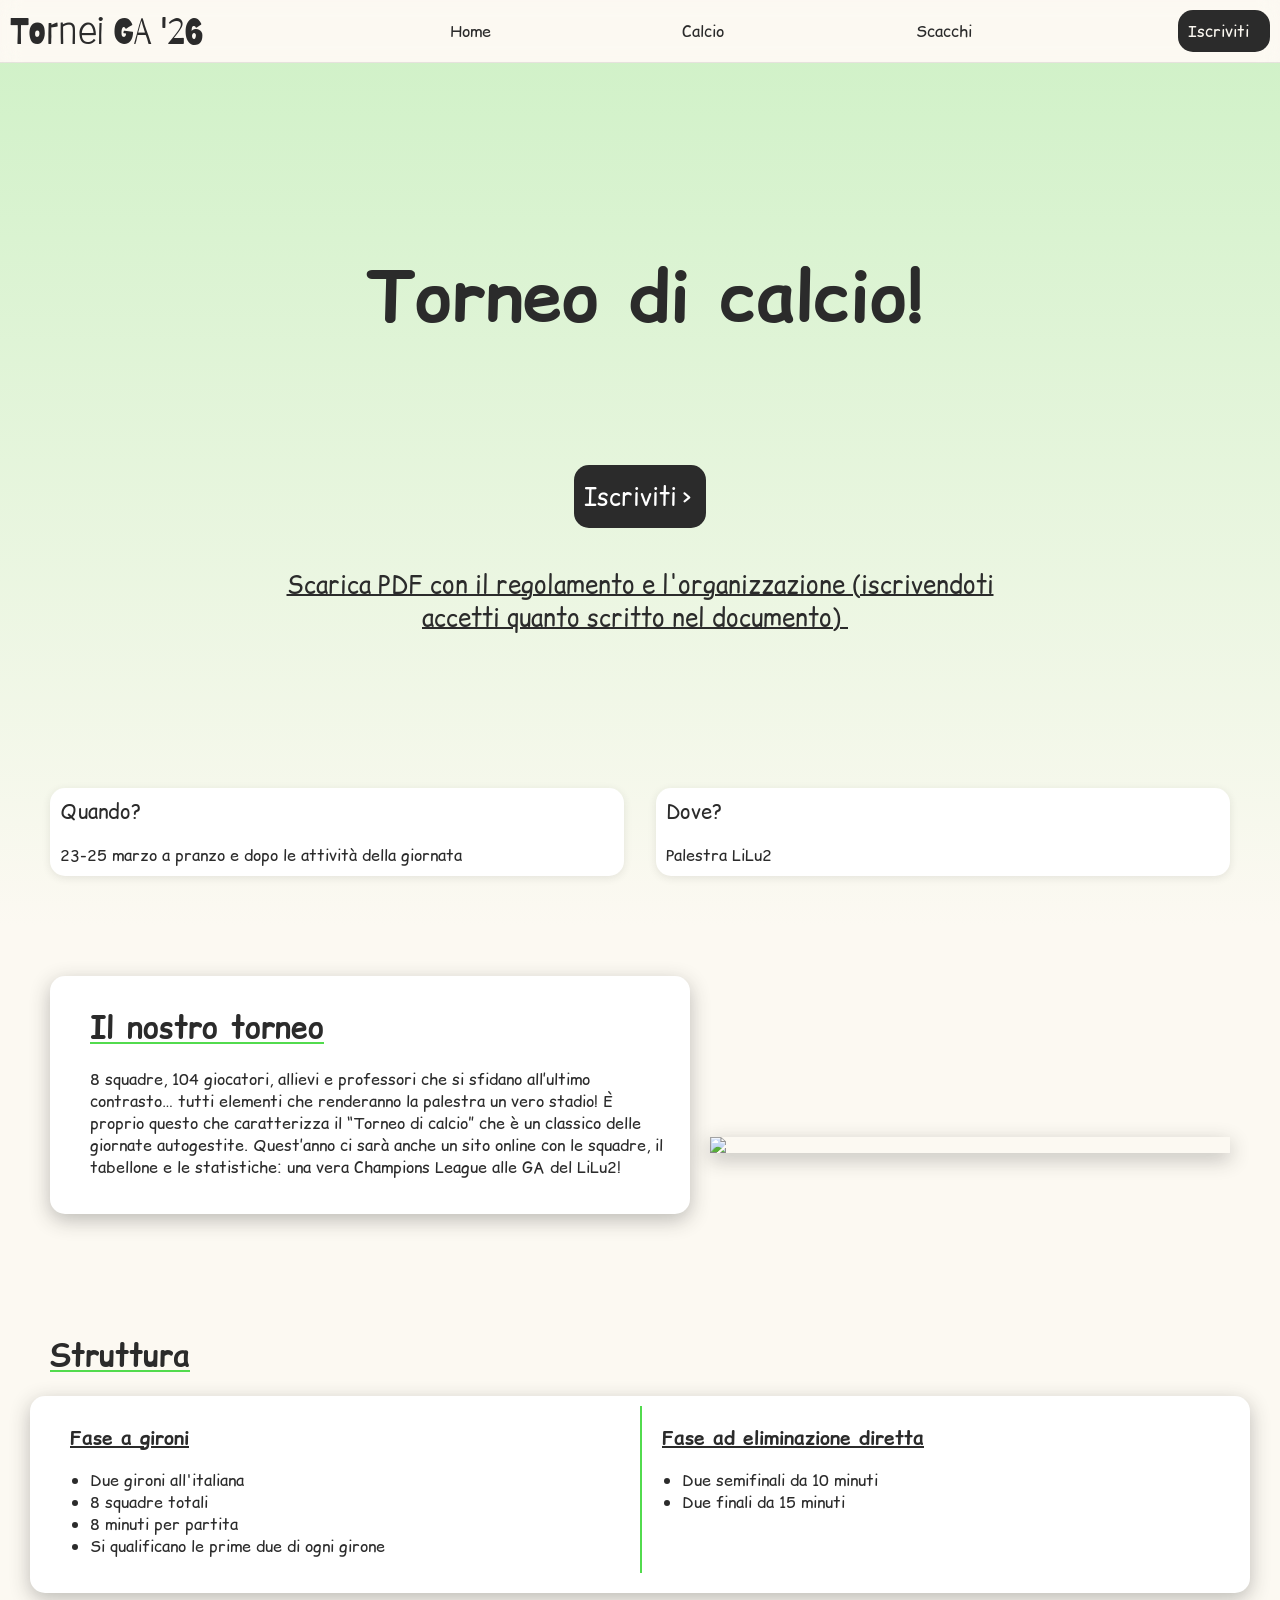
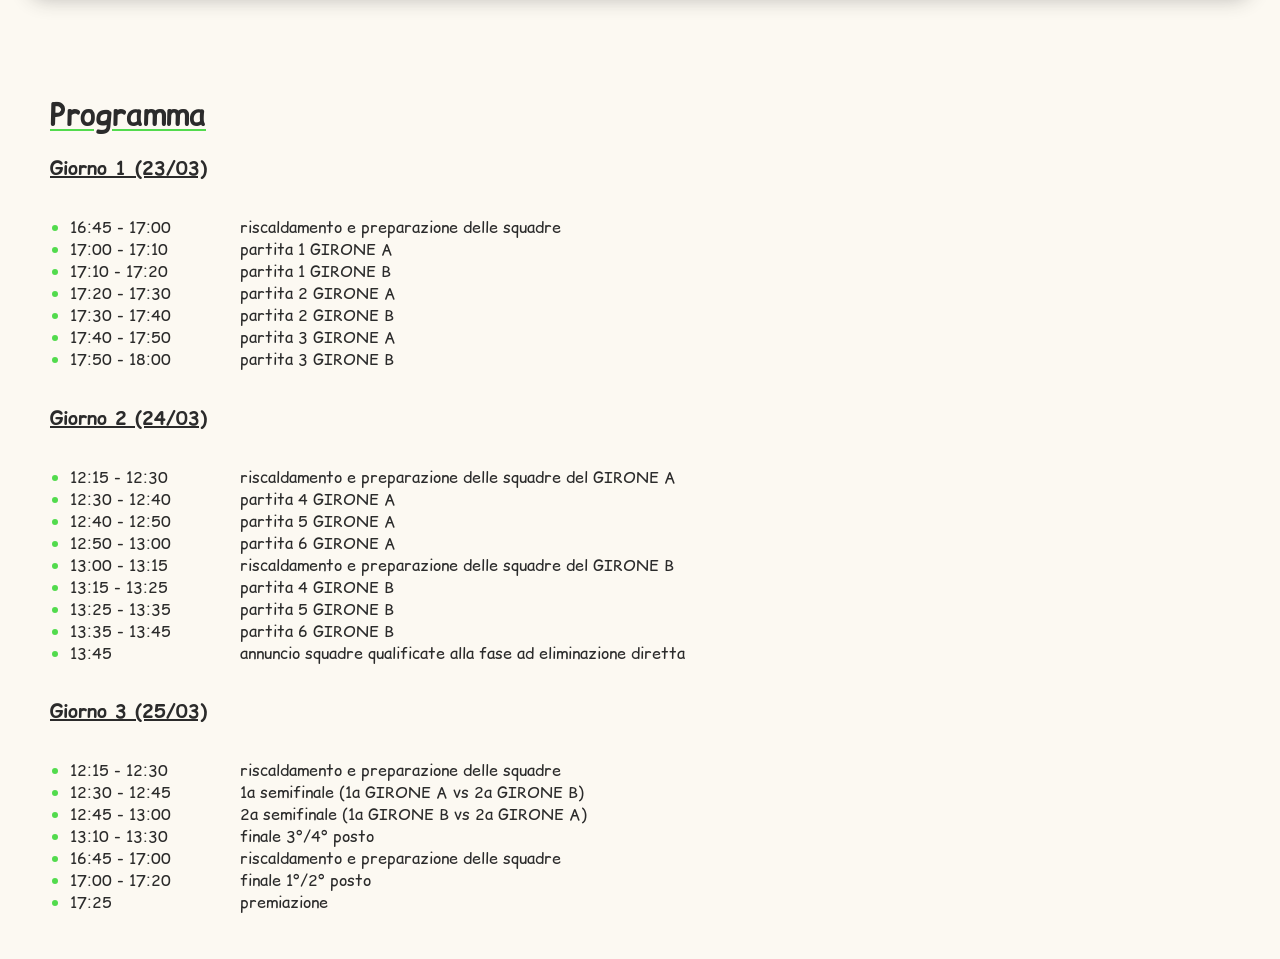
==== calcio.html @ f0658c74 "File per il sito" ====
<!DOCTYPE html>
<html lang="en">
    <head>
        <meta charset="UTF-8">
        <title>Sito web</title>
        <link rel = "stylesheet" href="index.css">
    </head>

    <body class="calcio">
        <nav>
            <div>
                <a href="index.php" class="logo">Tornei GA '26</a>
                <ul>
                    <li><a href="index.php">Home</a></li>
                    <li><a class="calcio" href="calcio.php">Calcio</a></li>
                    <li><a class="scacchi" href="scacchi.php">Scacchi</a></li>
                </ul>
                <a href="iscrizione.php" class="iscrizione">Iscriviti</a>
            </div>
        </nav>
        
        <section class="gradiente">
            <section class="hero">
                <div class="hero_content">
                    <h1 class="hero_h1">Torneo di calcio! </h1>
                    <a href="iscrizione.php" class="hero_iscrizione">Iscriviti</a>
                    <a href="regolamento_calcio.pdf" class="pdf" id="pdf_calcio" download>
                        Scarica PDF con il regolamento e l'organizzazione
                        (iscrivendoti accetti quanto scritto nel documento)
                    </a>
                </div>
            </section>
            <section class="quick_info">
                <div class="grid_container">
                    <div class="grid_item">
                        <span class="title">Quando?</span>
                        <span class="content">23-25 marzo a pranzo e dopo le attività della giornata</span>              
                    </div>
                    <div class="grid_item">
                        <span class="title">Dove?</span>
                        <span class="content">Palestra LiLu2</span>              
                    </div>
                    



                </div>

            </section>
        </section>

        <section class="info_principali">
            <div class="div_image" id="calcio">
                <div class="card">
                    <h2 class="card_h2">Il nostro torneo</h2>
                    <p>8 squadre, 104 giocatori, allievi e professori che si sfidano all’ultimo contrasto… tutti elementi che renderanno la palestra un vero stadio! È proprio questo che caratterizza il “Torneo di calcio” che è un classico delle giornate autogestite. Quest’anno ci sarà anche un sito online con le squadre, il tabellone e le statistiche: una vera Champions League alle GA del LiLu2!</p>
                </div>
                <img src="images/img_calcio_1.JPG">
            </div>

            <h2>Struttura</h2>
            <div class="card">
                <div class="columns">
                    <div class="column_1">
                        <h3>Fase a gironi</h3>
                        <ul>
                            <li>Due gironi all'italiana</li>
                            <li>8 squadre totali</li>
                            <li>8 minuti per partita</li>
                            <li>Si qualificano le prime due di ogni girone</li>
                        </ul>

                    </div>
                    <div>
                        <h3>Fase ad eliminazione diretta</h3>
                        <ul>
                            <li>Due semifinali da 10 minuti</li>
                            <li>Due finali da 15 minuti</li>
                        </ul>
                    </div>
                </div>
            </div>
            
            <h2>Programma</h2>
            
            <h3>Giorno 1 (23/03)</h3>
            <div class="columns">
                <div class="ore">
                    <ul>
                        <li>16:45 - 17:00</li>
                        <li>17:00 - 17:10</li>
                        <li>17:10 - 17:20</li>
                        <li>17:20 - 17:30</li>
                        <li>17:30 - 17:40</li>
                        <li>17:40 - 17:50</li>
                        <li>17:50 - 18:00</li>
                    </ul>
                </div>
                <div class="info_ore">
                    <ul>
                        <li>riscaldamento e preparazione delle squadre</li>
                        <li>partita 1 GIRONE A</li>
                        <li>partita 1 GIRONE B</li>
                        <li>partita 2 GIRONE A</li>
                        <li>partita 2 GIRONE B</li>
                        <li>partita 3 GIRONE A</li>
                        <li>partita 3 GIRONE B</li>
                    </ul>
                </div>
            </div>
            <h3>Giorno 2 (24/03)</h3>
            <div class="columns">
                <div class="ore">
                    <ul>
                        <li>12:15 - 12:30</li>
                        <li>12:30 - 12:40</li>
                        <li>12:40 - 12:50</li>
                        <li>12:50 - 13:00</li>
                        <li>13:00 - 13:15</li>
                        <li>13:15 - 13:25</li>
                        <li>13:25 - 13:35</li>
                        <li>13:35 - 13:45</li>
                        <li>13:45</li>
                    </ul>
                </div>
                <div class="info_ore">
                    <ul>
                        <li>riscaldamento e preparazione delle squadre del GIRONE A</li>
                        <li>partita 4 GIRONE A</li>
                        <li>partita 5 GIRONE A</li>
                        <li>partita 6 GIRONE A</li>
                        <li>riscaldamento e preparazione delle squadre del GIRONE B</li>
                        <li>partita 4 GIRONE B</li>
                        <li>partita 5 GIRONE B</li>
                        <li>partita 6 GIRONE B</li>
                        <li>annuncio squadre qualificate alla fase ad eliminazione diretta</li>
                    </ul>
                </div>
            </div>
            <h3>Giorno 3 (25/03)</h3>
            <div class="columns">
                <div class="ore">
                    <ul>
                        <li>12:15 - 12:30</li>
                        <li>12:30 - 12:45</li>
                        <li>12:45 - 13:00</li>
                        <li>13:10 - 13:30</li>
                        <li>16:45 - 17:00</li>
                        <li>17:00 - 17:20</li>
                        <li>17:25</li>
                    </ul>
                </div>
                <div class="info_ore">
                    <ul>
                        <li>riscaldamento e preparazione delle squadre</li>
                        <li>1a semifinale (1a GIRONE A vs 2a GIRONE B)</li>
                        <li>2a semifinale (1a GIRONE B vs 2a GIRONE A)</li>
                        <li>finale 3°/4° posto</li>
                        <li>riscaldamento e preparazione delle squadre</li>
                        <li>finale 1°/2° posto</li>
                        <li>premiazione</li>
                    </ul>
                </div>
            </div>

            
                
                       
        </section>

        
           
    </body>

</html>
---- index.css ----
@import url('https://fonts.googleapis.com/css2?family=Manrope:wght@200..800&display=swap');
@import url('https://fonts.googleapis.com/css2?family=Barriecito&display=swap');
@import url('https://fonts.googleapis.com/css2?family=Comic+Relief:wght@400;700&display=swap');
body {
    background-color: #fcf9f2;
    color: #2b2b2b;
    font-family: "Comic Relief";
    margin: 0;
}

h1{
    text-align:left;
    font-weight: 700;
    font-size: 70px;
    padding-top: 50px;
    margin-left: 10px;
    padding-bottom: 50px;
   

}

h2{
    text-align:left;
    font-weight: 700;
    font-size: 30px;
    margin: 20px;
    text-decoration: underline;
    text-decoration-thickness: 2px;
    text-underline-offset: 4px;  

}
h3{
    font-weight: 600;
    font-size: 24;
    text-decoration: underline 2px;
    margin-left: 20px;
}



p{
    text-align:left;
    font-weight: 400;
    margin-left: 20px;
    font-size: 16px;
}

button{
    background-attachment: scroll;
    background-color: #2b2b2b;
    color:#fcf9f2;
    border-style: hidden ;
    border-radius: 15px; 
    padding: 10px;
    margin: 15px;
    text-align: center;
    font-weight: 400;
    font-size: 16px;
    cursor: pointer;
    transition: all 0.2s ease;
}

button:hover{
    transform: scale(1.05);
}
div.nav{
    width: 100vw;
}

nav{
    position: sticky;
    top: 0;
    margin: 0;
    width: 100%;
    max-width: 100%;
    font-weight: 400;
    display: block;
    background: transparent;
    backdrop-filter: blur(10px);
    border-bottom: 1px solid #2b2b2b1a;
    overflow-x: auto;
    

}
nav div {
    display: flex;
    min-width: 600px; 
    align-items: center;
}

nav ul {
    list-style: none;
    display: flex;
    flex-grow: 1;
    justify-content: space-evenly;
    margin-left: 20px;
    margin-right: 20px;
}


nav ul li a{
    color: #2b2b2b;
    border-style: hidden;
    border-radius: 10px;
    padding: 5px;
    text-decoration: none;
    font-family: "Comic Relief";
    font-size: 16px;
    font-weight: 400;
    position: relative;
}

nav ul li a::after{
    content: '';
    position: absolute;
    bottom: -1px;
    left: 0;
    width: 0;
    height: 2px;
    transition: width 0.2s ease;
}
nav ul li a:hover::after{
    width: 100%;
}
nav ul li a.calcio::after{
    background-color:#52db4d;
}
nav ul li a.pallavolo::after{
    background-color:#fcb90f;
}
nav ul li a.scacchi::after{
    background-color:#2b2b2b;
}



.logo{
    font-family: "Barriecito";
    font-size: 36px;
    transition: transform 0.2s ease;
    color: #2b2b2b;
    margin: 5px;
    margin-left: 10px;
    margin-right:0px;
    text-decoration: none;
}
.logo:hover{
    transform: scale(1.05) rotate(2deg);

}
a.iscrizione{
    border-style: hidden;
    padding: 10px;
    border-radius: 15px;
    background-color:#2b2b2b;
    color:#fcf9f2; 
    transition: all 0.2s ease; 
    text-decoration: none;
    margin: 10px;
    margin-left: 0px;  
}
a.iscrizione::after{
    content: ' ›';
    margin-left: 5px;
    display: inline-block;
    opacity: 0;
    transform: translateX(-10px);
    transition: all 0.2s ease;
}
a.iscrizione:hover{
    transform: translateX(2px);
}
a.iscrizione:hover::after{
    opacity: 100%;
    transform: translateX(0);
}

.index_cards{
    display: flex;
    flex-wrap: wrap;
    justify-content: center;
}



div.div_image{
    display: flex;
    margin: 20px;
    gap: 20px;
    align-items: center;

}
body.index div.div_image{
    background-color: #ffffff;
    border-radius: 15px;
    max-width: 600px;
    min-width: 0;
    box-shadow: 2px 2px 4px oklch(80% 0 0);
    padding: 20px;
}

div.div_image img{
    max-width: 400px; 
    max-height: 565px;
    height: auto;
    min-width: 200px;
    flex-grow: 1;
    box-shadow: 0 6px 20px rgba(43, 43, 43, 0.3);
}
div.div_image#calcio{
    align-items: center;
}
div.div_image#calcio img{
    max-width: 600px;
}
div.div_image#calcio div{
    max-width: 600px;
    min-width: 300px;
}


div.div_image div{
    flex-shrink: 1;
    flex-grow: 1;
    min-width: 200px;
    max-width: 700px;
    margin-right: auto;
}


h2 a{
    color:#2b2b2b;
}

h2 a::after{
    content:'›';
    transition: all 0.3s ease;
    display: inline-block;
}
h2 a:hover::after{
    transform: translateX(5px);
}
h2 a.calcio{
    text-decoration-color: #52db4d;
}


h2 a.pallavolo{
    text-decoration-color:#fcb90f;
}
h2 a.scacchi{
    text-decoration-color:#2b2b2b;
}


div.pagina_iscrizione{
    padding: 30px;
    padding-bottom: 100px;
    border: 2px solid #adadad;
    border-radius: 15px;
    margin: 20px;
    margin-top: 150px; 
    min-height: 300px;
    
}

button.iscrizione{
    margin-top: 50px;
}

#container_iscrizioni{
    display: flex;
    justify-content: center;
    padding: 30px;
}

div.pagina_iscrizione h2{
    text-decoration: none;
    font-size: 24px;
    margin-top: 0;

}

#allievi_iscrizione div.pagina_iscrizione{
    margin-top: 100px;
}

.section{
    opacity: 0;
    transition: transform 0.35s ease-out;
    transform: translateX(0px);
    pointer-events: none;
    position: absolute;
}
.section.active {
  opacity: 1;                     
  transform: translateX(0px);      
  pointer-events: auto;           
}
.section.active.forward{
    transform: translateX(-10px);
}
.section.active.back{                
    transform: translateX(10px);          
}
body.success{
    background-color: white;
}
img.success{
    width: 100vw;
    
}



label input[type="text"], label input[type="email"]{
    font-family: "Comic Relief";
    font-size: 16px;
    border: 1px solid #adadad;
    background-color:#fcf9f2;
    border-radius: 10px;
    outline: none;
    padding: 5px;
    margin-bottom: 20px;
}
input[type="tel"]{
    font-family: "Comic Relief";
    font-size: 16px;
    border-style: solid;
    border-color:#adadad;
    background-color:#fcf9f2;
    border-radius: 10px;
    border-width: 1px;
    outline: none;
    padding: 5px;
    margin: 20px;
}

label.nomi input{
    width: 100px;
}


label.classe input{
    width: 40px;
    text-align: center;
}
label.telefono input{
    width: 150px;
}
label.e-mail input{
    width: 200px;
}

input[type="radio"]{
    border-style: solid;
    border-width: 2px;
    accent-color: grey;
    cursor: pointer;
    outline: none;
    margin-bottom: 20px;
}
input[type="radio"].calcio_input{
    accent-color: #52db4d;
}
input[type="radio"].pallavolo_input{
    accent-color: #fcb90f;
}
input[type="radio"].scacchi_input{
    accent-color: #2b2b2b;
}

body.admin table{
    border-collapse: collapse;
    border: 2px solid #2b2b2b;
    margin: 20px;
    width: calc(100vw - 40px) !important;
    table-layout: fixed !important;
    box-sizing: border-box;

}

table.colonne5 th, table.colonne5 td{
    padding: 5px;
    border: 2px solid #2b2b2b;
    width: 20%
}
table.colonne4 th, table.colonne4 td{
    padding: 5px;
    border: 2px solid #2b2b2b;
    width: 25%
}
table.colonne6 th, table.colonne6 td{
    padding: 5px;
    border: 2px solid #2b2b2b;
    width: calc(100% / 6)
}
body.admin h2{
    text-decoration: none;
}

section.hero {
    min-height: 70vh; 
    display: flex;
    align-items: center;
    justify-content: center;
    background: linear-gradient(135deg, 
            rgba(82, 219, 77, 0.25) 0%,
            rgba(252, 185, 15, 0.25) 50%,
            #fcf9f2 100%);
    padding: 4rem 5%;
    margin: 0;
}
body.calcio section.hero, body.pallavolo section.hero, body.scacchi section.hero{
    min-height: 30vh;
    background: none;
}

div.hero_content {
    max-width: 800px;
    text-align: center;
}
.hero_h1, .hero_p{
    text-align: center;
}
.hero_p{
    margin-bottom: 50px;
}

.hero a{
    color:#ffffff;
    background-color: #2b2b2b;
    padding: 10px;
    border-radius: 15px;
    text-decoration: none;
    font-size: 24px;
    display: inline-block;
    margin: 30px;
    margin-top: 0;
    transition: all 0.3s ease;
}
.hero a::after {
    content: '›'; 
    margin: 5px;
    transition: transform 0.3s ease;
    display: inline-block;
}
.hero a:hover {
    transform: translateY(-2px);
    box-shadow: 0 6px 20px rgba(43, 43, 43, 0.3);
    
}

.hero a:hover::after {
    transform: translateX(5px); 
    
}
.hero a.Instagram{
    background-color: #fcf9f2;
    color: #2b2b2b;
    border: 2px solid transparent;
    background-image: 
        linear-gradient(#fcf9f2, #fcf9f2),
        linear-gradient(135deg, #da0ac5 0%, #fcb90f 100%);
    background-origin: border-box;
    background-clip: padding-box, border-box;
}

section.gradiente{
    min-height: 50vh;
    align-items: normal;
    justify-content: center;
}
body.calcio section.gradiente{
    background: linear-gradient(180deg, 
            rgba(82, 219, 77, 0.25) 0%,
            #fcf9f2 100%);
}
body.pallavolo section.gradiente{
    background: linear-gradient(180deg,
            rgba(252, 185, 15, 0.25) 0%,
            #fcf9f2 100%);
}
body.scacchi section.gradiente{
    background: linear-gradient(180deg,
            rgb(117, 117, 117) 0%,
            #fcf9f2 100%);
}


section.quick_info{
    padding: 50px;
}
div.grid_container{
    display: grid;
    grid-template-columns: repeat(auto-fit, minmax(150px, 1fr));
    gap: 2rem;
}
div.grid_item{
    display: flex;
    flex-direction: column;
    gap: 0.5rem;
    background-color:#ffffff;
    border-radius: 15px;
    box-shadow: 0 2px 8px rgba(43, 43, 43, 0.1);
    padding: 10px;

}
span.title{
    font-size: 20px;
    font-weight: 500;
    padding-bottom: 10px;
}

section.info_principali{
    padding: 30px;
    background-color:#fcf9f2;
}
div.card_image{
    display: flex;
    max-width: 100vw;
    gap: 30px;
    align-items: flex-start;
    align-items: top;
}

div.card{
    padding: 20px;
    padding-top: 10px;
    margin-bottom: 100px;
    box-shadow: 0 6px 20px rgba(43, 43, 43, 0.3);
    background-color:#ffffff;
    border-radius: 15px;
}
div.card_image img{
    min-width: 0;
    max-width: 500px;
    height: auto;
}
div.card_image div{
    flex: 0 0 30vw;
}

body.calcio h2{
    text-decoration-color: #52db4d;
}
body.pallavolo h2{
    text-decoration-color:#fcb90f;
}
body.scacchi h2{
    text-decoration-color:#2b2b2b;
}
div.columns{
    display: flex;
    flex-direction: row;
    max-width: 100%;
}
body.calcio div.column_1{
    border-right: solid 2px #52db4d;
    width: 50%; 
}
body.pallavolo div.column_1{
    border-right: solid 2px #fcb90f;
    width: 50%; 
}
body.scacchi div.column_1{
    border-right: solid 2px #2b2b2b;
    width: 50%; 
}

div.ore{
    min-width: 150px;
    margin-right: 20px;
    
}

body.calcio div.ore ul li::marker{
    color:#52db4d;

}
body.pallavolo div.ore ul li::marker{
    color:#fcb90f;

}
body.scacchi div.ore ul li::marker{
    color:#2b2b2b;

}
div.info_ore ul{
    list-style: none;
    min-width: 350px;
}
body.success{
    display: flex;
    flex-direction: column;
    justify-content: center;
}
a.success{
    background-color:#2b2b2b;
    color:#fcf9f2;
    border-radius: 15px; 
    padding: 10px;
    margin: 15px;
    text-align: center;
    text-decoration: none;
}
#conferma_titolo{
    text-decoration: none;    
}
.hero a.pdf{
    background-color: transparent;
    text-decoration: 2px solid #2b2b2b underline;
    color:#2b2b2b;
    transition: none; 
}
.hero a.pdf::after {
    content: ''; 
}
.hero a.pdf:hover {
    transform: none;
    box-shadow: none;
    
}

.hero a.pdf:hover::after {
    transform: none;
    
}
#pdf_calcio:hover{
    color:#52db4d;
    text-decoration-color: #52db4d;
}
#pdf_pallavolo:hover{
    color:#fcb90f;
    text-decoration-color:#fcb90f;
}
#programma_temporaneo{
    border: 2px dashed #2b2b2b;
    padding: 10px;
    border-radius: 5px;
}
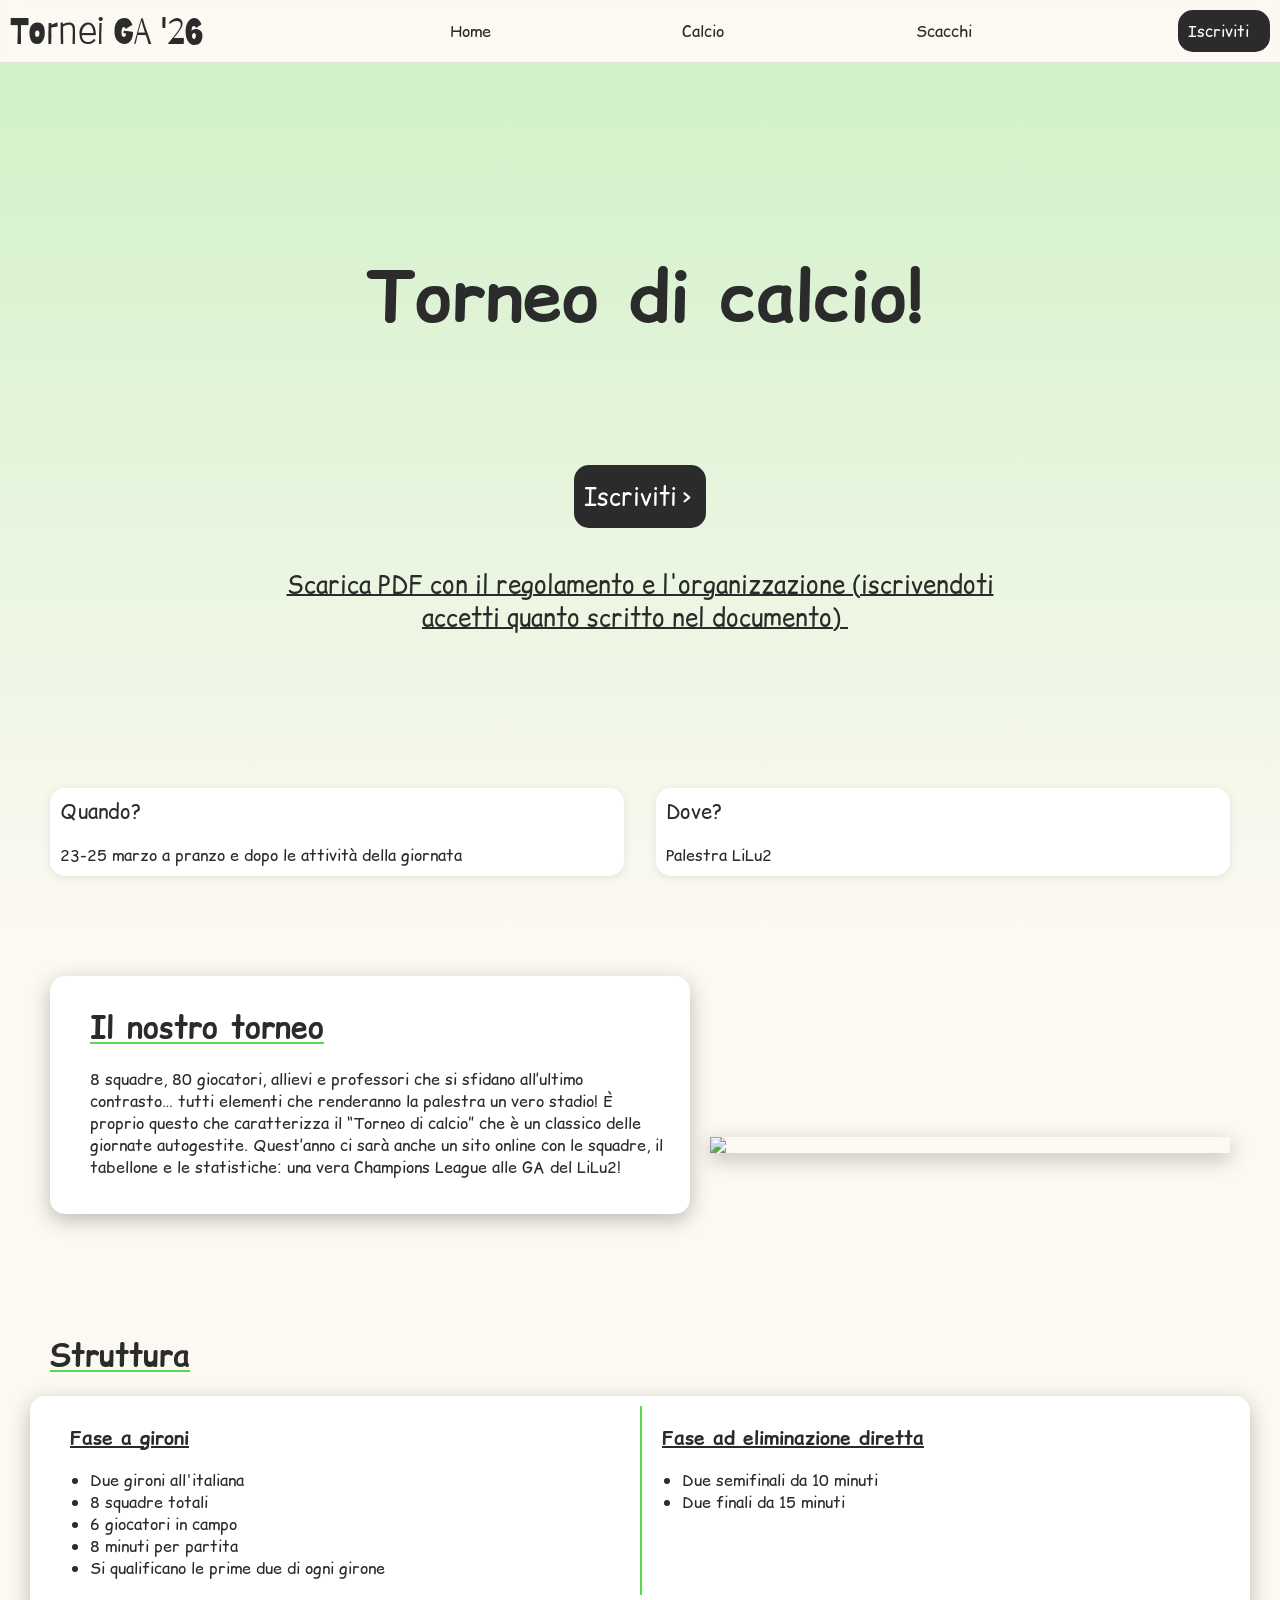
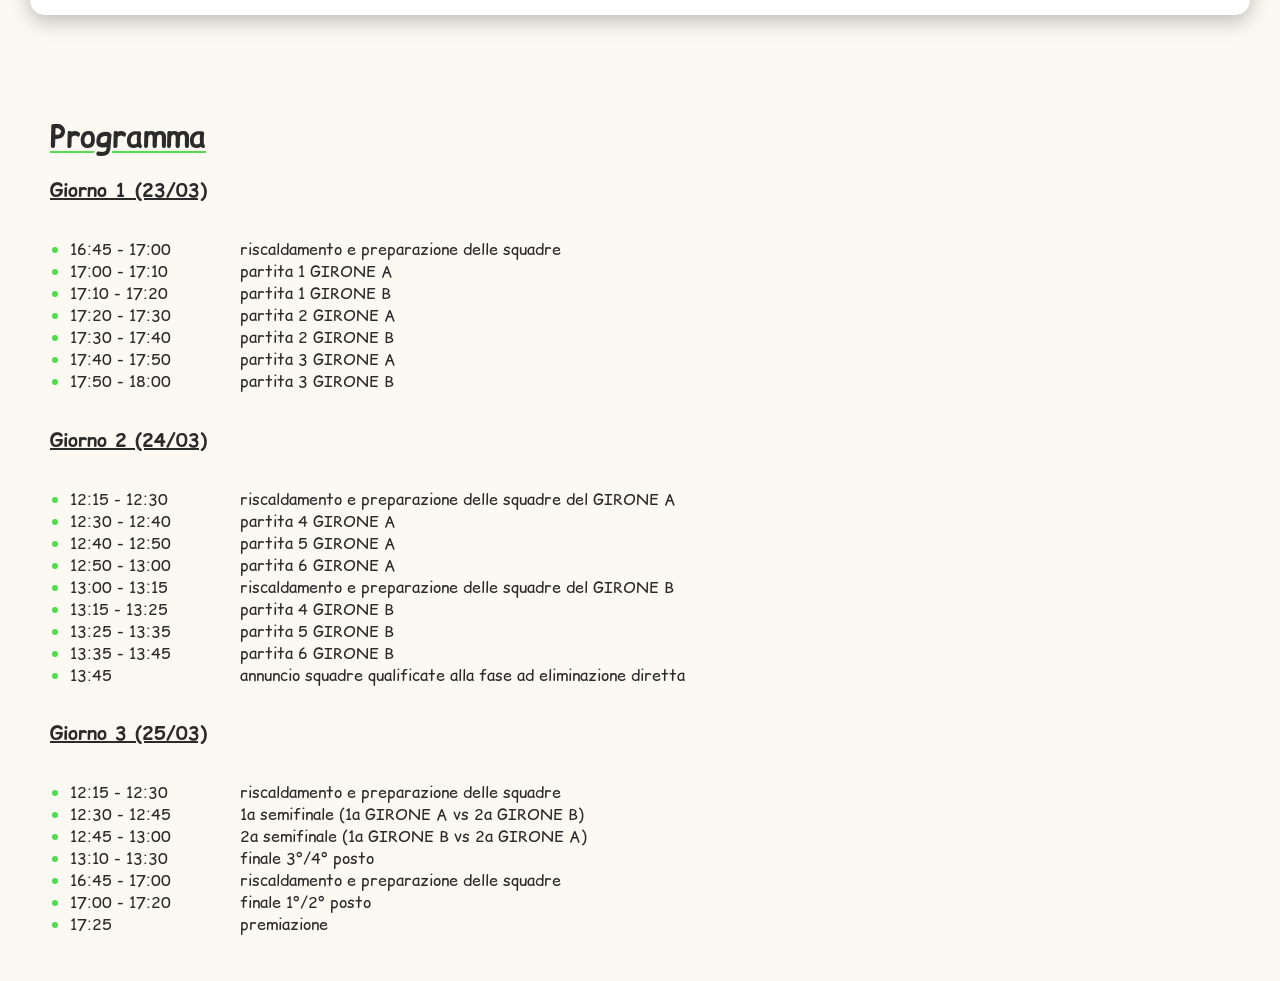
==== commit 33524195: "Add files via upload" ====
--- a/calcio.html
+++ b/calcio.html
@@ -53,7 +53,7 @@
             <div class="div_image" id="calcio">
                 <div class="card">
                     <h2 class="card_h2">Il nostro torneo</h2>
-                    <p>8 squadre, 104 giocatori, allievi e professori che si sfidano all’ultimo contrasto… tutti elementi che renderanno la palestra un vero stadio! È proprio questo che caratterizza il “Torneo di calcio” che è un classico delle giornate autogestite. Quest’anno ci sarà anche un sito online con le squadre, il tabellone e le statistiche: una vera Champions League alle GA del LiLu2!</p>
+                    <p>8 squadre, 80 giocatori, allievi e professori che si sfidano all’ultimo contrasto… tutti elementi che renderanno la palestra un vero stadio! È proprio questo che caratterizza il “Torneo di calcio” che è un classico delle giornate autogestite. Quest’anno ci sarà anche un sito online con le squadre, il tabellone e le statistiche: una vera Champions League alle GA del LiLu2!</p>
                 </div>
                 <img src="images/img_calcio_1.JPG">
             </div>
@@ -66,6 +66,7 @@
                         <ul>
                             <li>Due gironi all'italiana</li>
                             <li>8 squadre totali</li>
+                            <li>6 giocatori in campo</li>
                             <li>8 minuti per partita</li>
                             <li>Si qualificano le prime due di ogni girone</li>
                         </ul>
